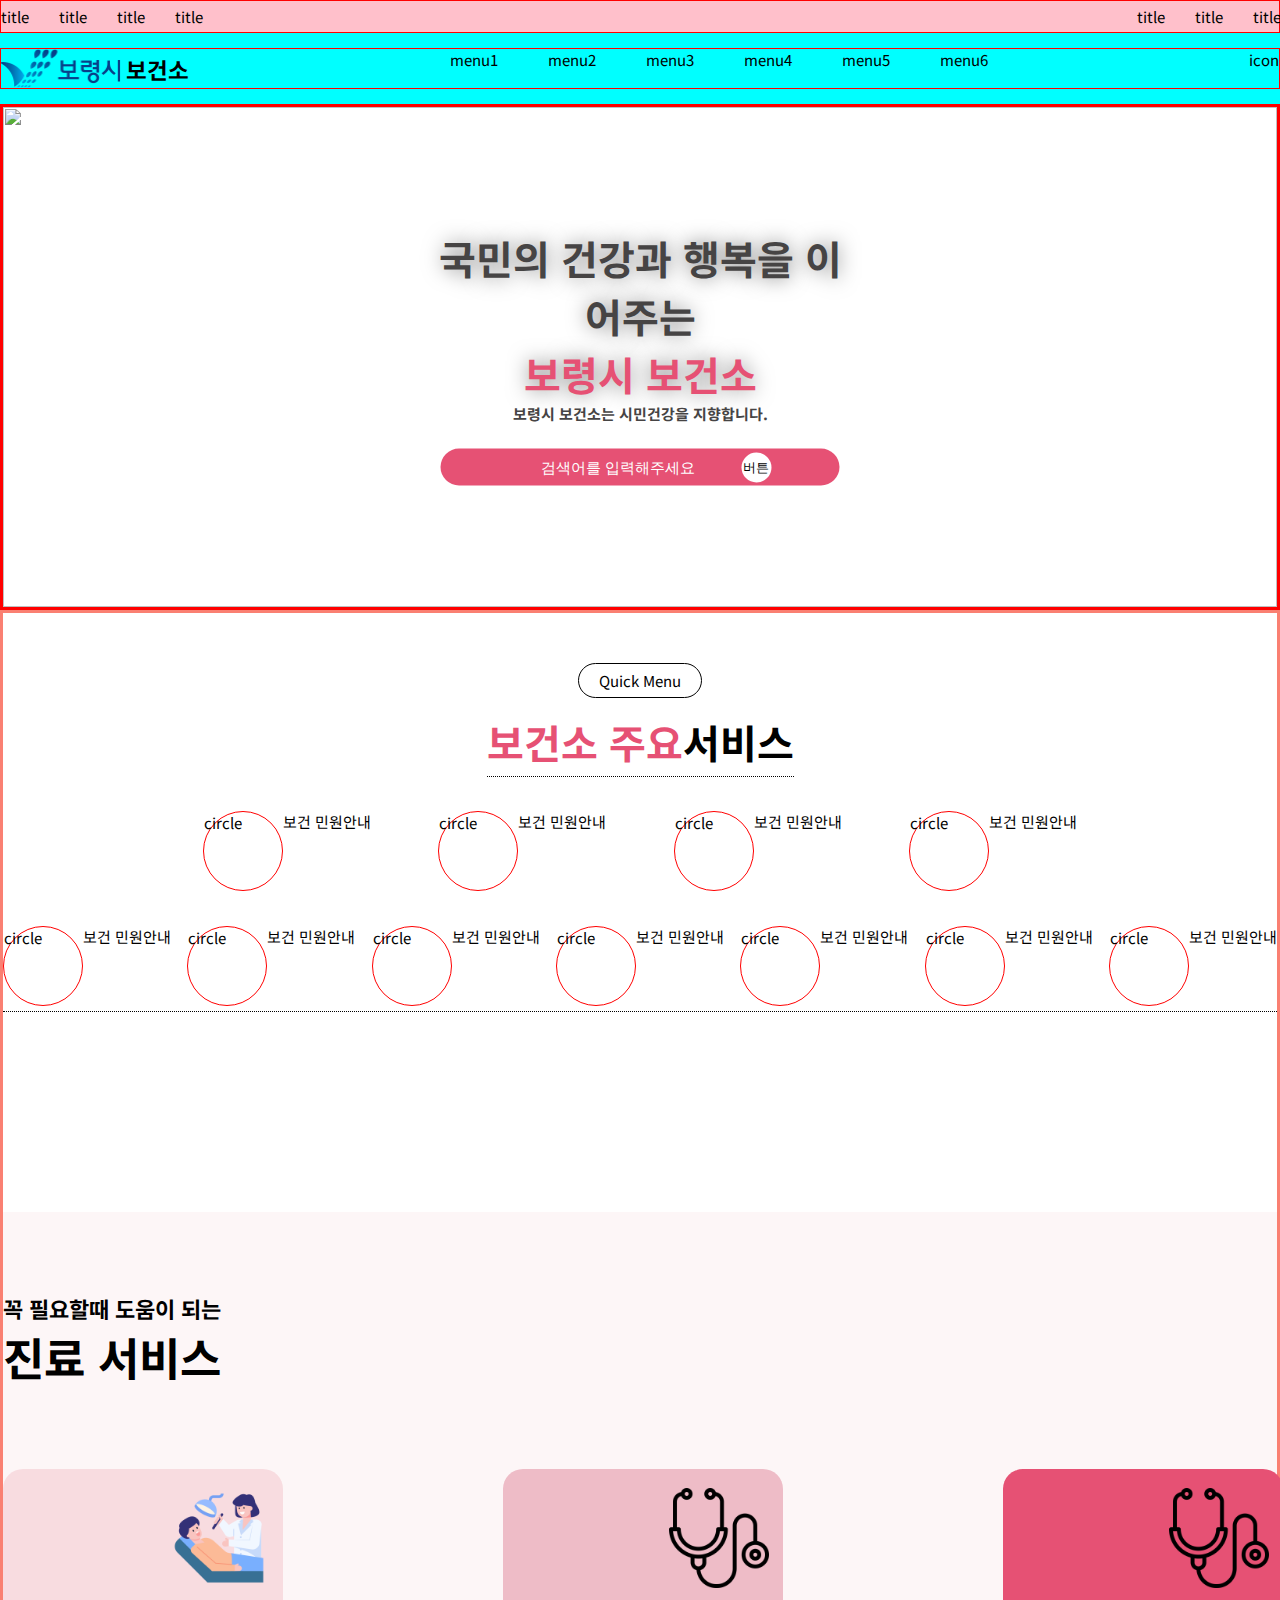
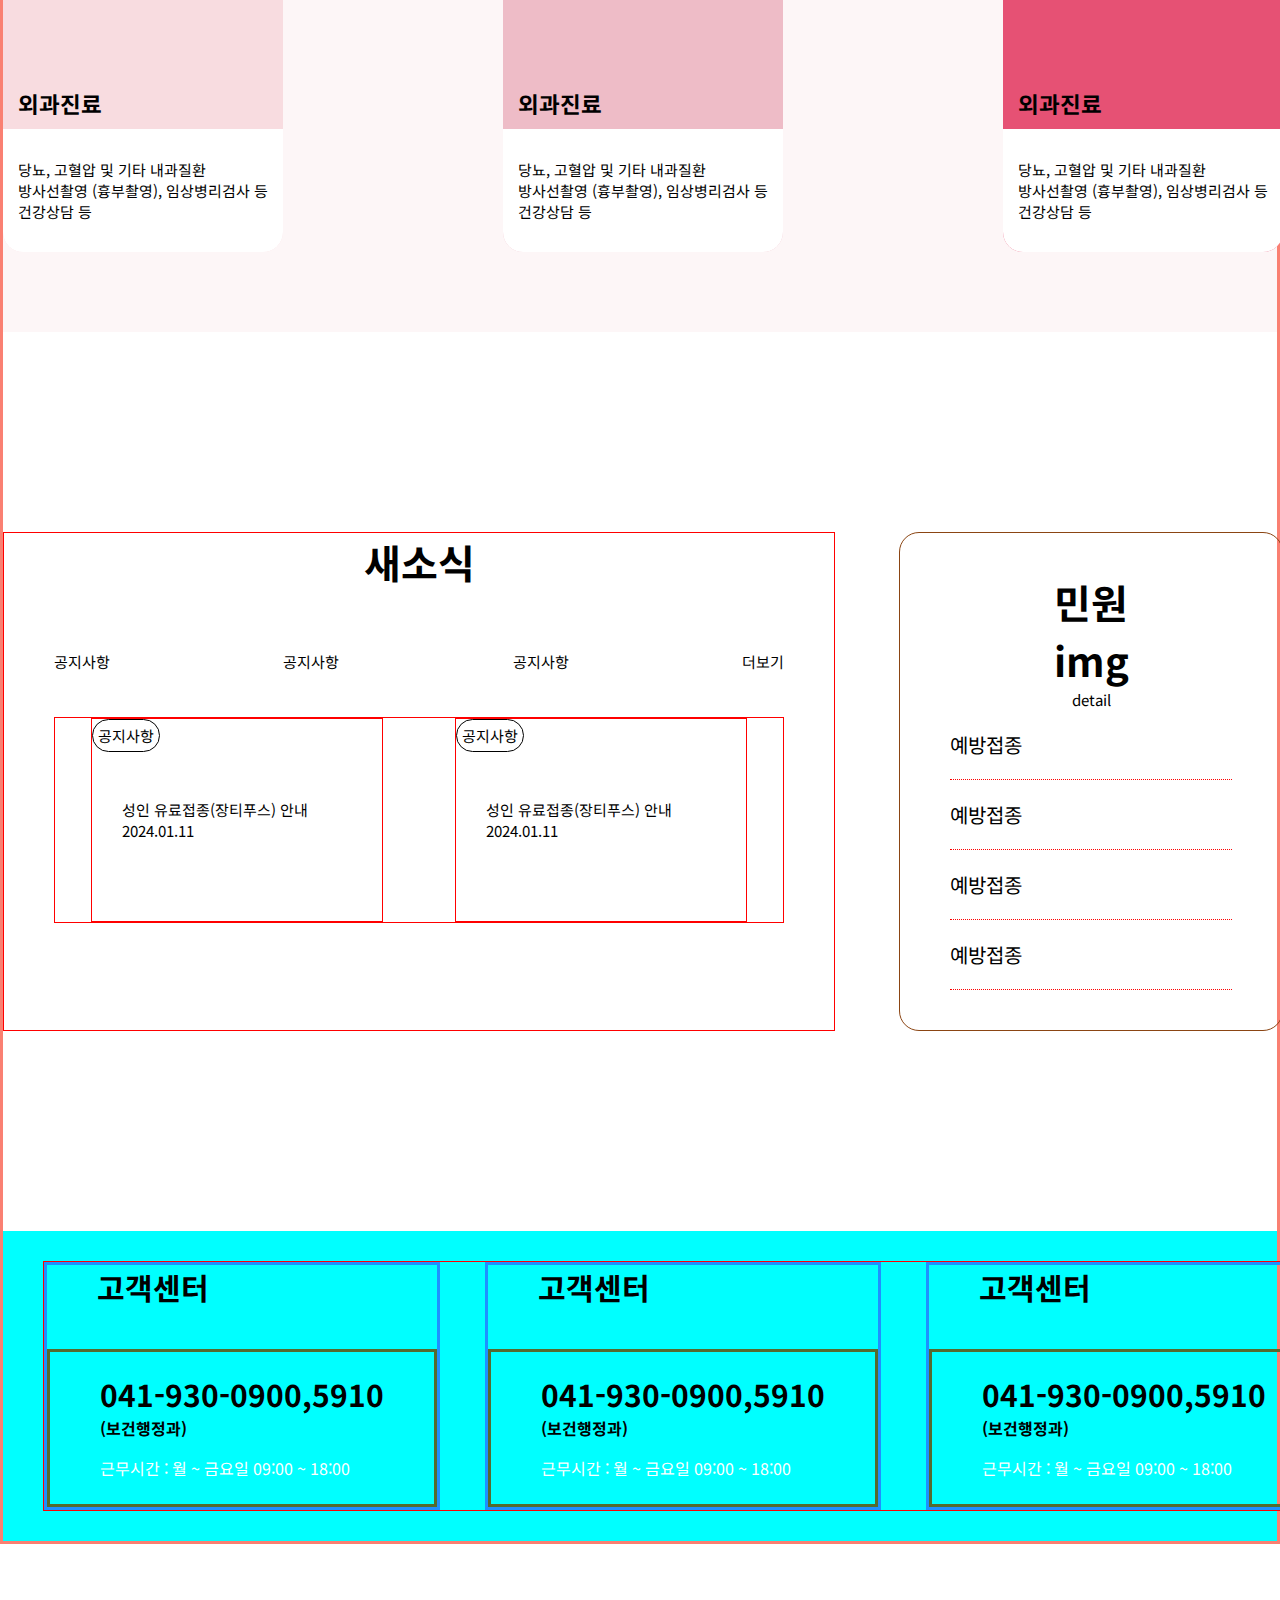
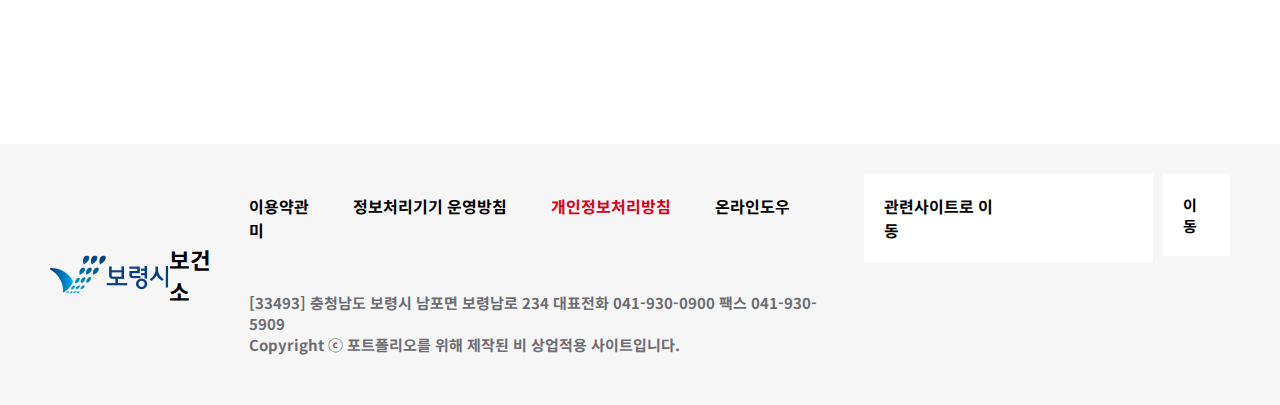
==== step2/index.html @ d710eebb "first commit" ====
<!DOCTYPE html>
<html lang="ko">

<head>
    <meta charset="UTF-8">
    <meta name="viewport" content="width=device-width, initial-scale=1.0">
    <title>보령시 보건소</title>
    <link rel="stylesheet" href="style.css">
    <link rel="preconnect" href="https://fonts.googleapis.com">
    <link rel="preconnect" href="https://fonts.gstatic.com" crossorigin>
    <link href="https://fonts.googleapis.com/css2?family=Noto+Sans+KR:wght@300;400;500;700&display=swap"
        rel="stylesheet">
</head>

<body>
    <div class="topWrap">
        <div class="top-header flex fix-width">
            <div class="left-menu flex">
                <p>title</p>
                <p>title</p>
                <p>title</p>
                <p>title</p>
            </div>
            <div class="right-menu flex">
                <p>title</p>
                <p>title</p>
                <p>title</p>
            </div>
        </div>
    </div>
    <div class="headerWrap">
        <header class="flex fix-width">
            <div class="logo flex">
                <img src="../images/logo.png" alt="">
                <h2>보건소</h2>
            </div>
            <div class="gnb flex">
                <a href="#">menu1</a>
                <a href="#">menu2</a>
                <a href="#">menu3</a>
                <a href="#">menu4</a>
                <a href="#">menu5</a>
                <a href="#">menu6</a>
            </div>
            <div class="ham-menu">icon</div>
        </header>
    </div>
    <div class="visualWrap">
        <img src="../images/happy-family.jpg" alt="">
        <div class="txt-box">
            <h2>
                국민의 건강과 행복을 이어주는
            </h2>
            <h2>보령시 보건소 </h2>
            <span>보령시 보건소는 시민건강을 지향합니다.</span>
            <div class="input-box">
                <input type="text" name="" id="" placeholder="검색어를 입력해주세요">
                <button type="submit">버튼</button>
            </div>
        </div>
    </div>
    <div class="contentWrap">
        <div class="content1">
            <div class="content1-title">
                <span class="quickMenu">Quick Menu</span>
                <p>
                    <em>
                        <span class="strong">보건소 주요</span>서비스
                    </em>
                </p>
            </div>
            <div class="content1-con">
                <div class="content1-con-top flex">
                    <div class="flex">
                        <div class="circle">circle</div>
                        <p>보건 민원안내</p>
                    </div>
                    <div class="flex">
                        <div class="circle">circle</div>
                        <p>보건 민원안내</p>
                    </div>
                    <div class="flex">
                        <div class="circle">circle</div>
                        <p>보건 민원안내</p>
                    </div>
                    <div class="flex">
                        <div class="circle">circle</div>
                        <p>보건 민원안내</p>
                    </div>
                </div>

                <div class="content1-con-down flex">
                    <div class="flex">
                        <div class="circle">circle</div>
                        <p>보건 민원안내</p>
                    </div>
                    <div class="flex">
                        <div class="circle">circle</div>
                        <p>보건 민원안내</p>
                    </div>
                    <div class="flex">
                        <div class="circle">circle</div>
                        <p>보건 민원안내</p>
                    </div>
                    <div class="flex">
                        <div class="circle">circle</div>
                        <p>보건 민원안내</p>
                    </div>
                    <div class="flex">
                        <div class="circle">circle</div>
                        <p>보건 민원안내</p>
                    </div>
                    <div class="flex">
                        <div class="circle">circle</div>
                        <p>보건 민원안내</p>
                    </div>
                    <div class="flex">
                        <div class="circle">circle</div>
                        <p>보건 민원안내</p>
                    </div>
                </div>
            </div>
        </div>
        <div class="content2-wrap con-gap">
            <div class="content2 fix-width">
                <div class="content2-title">
                    <span>꼭 필요할때 도움이 되는 </span>
                    <h2>진료 서비스</h2>
                </div>
                <div class="content2-con flex">
                    <div class="medical-information">
                        <div class="information-title flex">
                            <img src="../images/dental2.png" alt="">
                            <h2>외과진료</h2>
                        </div>
                        <ul class="information-content">
                            <li>당뇨, 고혈압 및 기타 내과질환</li>
                            <li>방사선촬영 (흉부촬영), 임상병리검사 등</li>
                            <li>건강상담 등</li>
                        </ul>
                    </div>
                    <div class="medical-information">
                        <div class="information-title flex">
                            <img src="../images/health.png" alt="">
                            <h2>외과진료</h2>
                        </div>
                        <ul class="information-content">
                            <li>당뇨, 고혈압 및 기타 내과질환</li>
                            <li>방사선촬영 (흉부촬영), 임상병리검사 등</li>
                            <li>건강상담 등</li>
                        </ul>
                    </div>
                    <div class="medical-information">
                        <div class="information-title flex">
                            <img src="../images/health.png" alt="">
                            <h2>외과진료</h2>
                        </div>
                        <ul class="information-content">
                            <li>당뇨, 고혈압 및 기타 내과질환</li>
                            <li>방사선촬영 (흉부촬영), 임상병리검사 등</li>
                            <li>건강상담 등</li>
                        </ul>
                    </div>
                </div>
            </div>
        </div>
        <div class="content3 flex con-gap fix-width">
            <div class="new-info">
                <h2>새소식</h2>
                <div class="tab-menu flex">
                    <!-- tab button p태그 ? -->
                    <p>공지사항</p>
                    <p>공지사항</p>
                    <p>공지사항</p>
                    <a href="#">더보기</a>
                </div>
                <div class="new-info-content flex">
                    <div>
                        <span>공지사항</span>
                        <span>성인 유료접종(장티푸스) 안내</span>
                        <span>2024.01.11</span>
                    </div>
                    <div>
                        <span>공지사항</span>
                        <span>성인 유료접종(장티푸스) 안내</span>
                        <span>2024.01.11</span>
                    </div>
                </div>
            </div>
            <div class="complain">
                <div class="complain-title">
                    <h2>민원</h2>
                    <h2>img</h2>
                    <span>detail</span>
                </div>
                <ul class="complain-content">
                    <li>예방접종</li>
                    <li>예방접종</li>
                    <li>예방접종</li>
                    <li>예방접종</li>
                </ul>
            </div>
        </div>
        <div class="content4Wrap con-gap">
            <div class="content4 flex fix-width">
                <div>
                    <h2>고객센터</h2>
                    <div class="content4-detail">
                        <em class="tel">
                            041-930-0900,5910
                            <p>(보건행정과)</p>
                        </em>
                        <span>근무시간 : 월 ~ 금요일 09:00 ~ 18:00</span>
                    </div>
                </div>

                <div>
                    <h2>고객센터</h2>
                    <div class="content4-detail">
                        <em class="tel">
                            041-930-0900,5910
                            <p>(보건행정과)</p>
                        </em>
                        <span>근무시간 : 월 ~ 금요일 09:00 ~ 18:00</span>
                    </div>
                </div>

                <div>
                    <h2>고객센터</h2>
                    <div class="content4-detail">
                        <em class="tel">
                            041-930-0900,5910
                            <p>(보건행정과)</p>
                        </em>
                        <span>근무시간 : 월 ~ 금요일 09:00 ~ 18:00</span>
                    </div>
                </div>
            </div>
        </div>
    </div>
    <div class="footerWrap">
        <footer class="con-gap flex">
            <div class="flex footer-logo">
                <img src="../images/logo.png" alt="">
                <h2>보건소</h2>
            </div>
            <div>
                <div class="footer-title">
                    <span>이용약관</span>
                    <span>정보처리기기 운영방침</span>
                    <span>개인정보처리방침</span>
                    <span>온라인도우미</span>
                </div>
                <div class="footer-info"> 
                    <p>
                        [33493] 충청남도 보령시 남포면 보령남로 234 대표전화 041-930-0900 팩스 041-930-5909
                    </p>
                    <p>
                        Copyright ⓒ 포트폴리오를 위해 제작된 비 상업적용 사이트입니다.
                    </p>
                </div>
            </div>
            <div class="flex site-move">
                <div>관련사이트로 이동</div>
                <a href="#">이동</a>
            </div>
        </footer>
    </div>
</body>

</html>
---- step2/style.css ----
body{
    font-family: 'Noto Sans KR', sans-serif;
    font-size: 15px;
}
/* ---------------------Reset */
*{
    margin: 0;
    padding: 0;
    box-sizing: border-box;
}
ul,ol,li{
    list-style: none;

}
h1,
h2,
h3,
h4,
h5,
h6 {
    padding: 0;
    margin: 0;
}
a {
    text-decoration: none;
    color: inherit;
}
input{
    border: none;
    box-shadow: none;
}
input:focus{
    outline: none;
}
button{
    border: none;
}
input::placeholder{
    color: #fff;
}
img {
    width: 100%;
    vertical-align: top;
}
em{
    font-style: normal;
}
.flex {
    display: flex;
    justify-content: space-between;
    /* align-items: center; */
}
.fix-width{
    width: 1280px;
    margin: 0 auto;
}
.con-gap{
    margin-top: 200px;
}
/* ---------------------Header */
.topWrap{
    background-color: pink;
    padding: 5px 0;
    border: 1px solid red;
}
.left-menu, .right-menu{
    gap: 0 30px;
}
.headerWrap{
    background-color: aqua;
    padding: 15px 0;
}
header{
    border: 1px solid red;
}
header .logo{
    justify-content: flex-start;
    align-items: center;
    gap: 0 5px;
}
header img{
    width: 120px;
}
header .gnb{
    gap: 0 50px;
}
.visualWrap{
    position: relative;
    border: 3px solid red;
}
.visualWrap img{
    object-fit: cover;
    height: 500px;
}
.txt-box{
    position: absolute;
    top: 50%;
    left: 50%;
    transform: translate(-50%,-50%);
    padding: 200px 100px;
    text-align: center;
    color: #464444;
}
.txt-box h2{
    font-size: 40px;
    text-shadow: 0 0 20px #00000080;
}
.txt-box h2:nth-child(2){
    color: #E65174;
}
.txt-box span{
    display: block;
    font-size: 15px;
    font-weight: 700;
    margin-bottom: 25px;
}
.txt-box .input-box{
    position: relative;
}
.txt-box .input-box input{
    padding: 10px 100px ;
    font-size: 1em;
    border-radius: 20px;
    background-color: #E65174;
    color: #fff;
}
.txt-box button{
    position: absolute;
    top: 50%;
    right: 20%;
    transform: translate(0,-50%);
    border-radius: 50%;
    width: 30px;
    height: 30px;
    background-color: #fff;
}
.contentWrap{
    border: 3px solid salmon;
}
/* ---------------------content1 */
.contentWrap .content1{
    margin-top: 45px;
    /* border: 3px solid dodgerblue; */
}
.contentWrap .content1 .content1-title{
    text-align: center;
    margin-bottom: 40px;
}
.contentWrap .content1 .content1-title .quickMenu{
    border: 1px solid #000;
    padding: 6px 20px;
    border-radius: 20px;
    display: inline-block;
}
.contentWrap .content1 .content1-title p{
    margin-top: 15px;
    font-size: 40px;
    font-weight: 700;
    display: block;
    
}
.contentWrap .content1 ,.content1-title em{
    font-style: normal;
    padding: 5px 0;
    border-bottom: 1px dotted #000;
}
.contentWrap .content1 .content1-title .strong{
    color: #E65174;
}
.contentWrap .content1 .content1-con{
}
.contentWrap .content1 .content1-con .content1-con-top{
    margin: 0 200px;
    /* gap: 0 30px; */
    /* justify-content: flex-start; */
    margin-bottom: 35px;
}

.contentWrap .content1 .content1-con .circle{
    border: 1px solid red;
    width: 80px;
    height: 80px;
    border-radius: 50%;
}
/* ---------------------content2 */
.content2-wrap{
    background-color: #FDF6F7;
    padding: 80px 0;
}
.content2{
    /* border: 1px solid red; */
}
.content2 .content2-con{
    margin-top: 80px;
}
.content2-wrap .content2 .content2-title span{
    font-weight: 700;
    font-size: 22px;
}
.content2-wrap .content2 .content2-title h2{
    font-size: 45px;
}
.content2 .content2-con .medical-information{
    /* border: 1px solid red; */
    position: relative;
    padding-top: 30px;
    border-radius: 20px;
    overflow: hidden;
}
.content2 .content2-con .medical-information:nth-child(1){
    background-color: #F8DCE0;
}
.content2 .content2-con .medical-information:nth-child(2){
    background-color: #EEBCC7;
}
.content2 .content2-con .medical-information:nth-child(3){
    background-color: #E65174;
}
.content2 .content2-con .medical-information .information-title{
    height: 230px;
    /* px값이 아니라 padding으로 밀어야 하는지? */
    align-items: flex-end;
    padding: 0 15px;
}
.content2 .content2-con .medical-information .information-title h2{
    /* border: 1px solid red; */
    padding: 10px 0;
}
.content2 .content2-con .medical-information .information-content{
    background-color: #fff;
    padding: 30px 15px;
    /* border-radius: 0 0 20px 20px; */
}
.content2 .content2-con .medical-information img{
    width: 100px;
    height: 100px;
    object-fit: cover;
    position: absolute;
    top: 5%;
    right: 5%;
}
/* ---------------------content3 */
.content3{
    /* background-color: aqua; */
}
.content3 .new-info{
    border: 1px solid red;
    width: 65%;
}
.content3 .new-info h2{
    font-size: 40px;
    margin-bottom: 60px;
    text-align: center;
}
.content3 .new-info .tab-menu{
    margin: 0 50px 45px 50px;
}
.content3 .new-info .new-info-content{
    border: 1px solid red;
    margin: 0 50px 0 50px;
    justify-content: space-around;
}
.content3 .new-info .new-info-content div{
    border: 1px solid red;
    width: 40%;
    padding: 80px 30px;
    position: relative;
}
.content3 .new-info .new-info-content div span:nth-child(1){
    border: 1px solid #000;
    padding: 5px;
    border-radius: 20px;
    position: absolute;
    top: 0;
    left: 0;
}
.content3 .new-info .new-info-content div span:nth-child(2){
    display: block;
}
.content3 .new-info .new-info-content div span:nth-child(3){
    display: block;
}
.content3 .complain{
    width: 30%;
    border: 1px saddlebrown solid;
    border-radius: 20px;
    padding: 40px 50px;
}
.content3 .complain-title{
    text-align: center;
}
.content3 .complain-title h2{
    font-size: 40px;
}
.content3 .complain .complain-content li{
    padding: 20px 0;
    font-size: 20px;
    border-bottom: 1px dotted red;
}
/* ---------------------content4 */
.content4Wrap{
    background-color: aqua;
    padding: 30px 40px;
}
.content4{
    border: 1px solid red;
    /* justify-content: flex-start; */
    /* gap: 0 30px; */
}
.content4 div{
    border: 3px solid dodgerblue;
}
.content4 div h2{
    margin-bottom: 40px;
    font-size: 30px;
    padding: 0px 50px;
}
.content4 div .content4-detail{
    border: 3px solid darkolivegreen;
    padding: 20px 50px;
    font-size: 20px;
}
.content4 div .content4-detail .tel{
    font-size: 30px;
    font-weight: 700;
}
.content4 div .content4-detail .tel p{
    font-size: 16px;
}
.content4 div .content4-detail span:last-child{
    font-size: 16px;
    color: #fff;
}
/* ---------------------footer */
.footerWrap{
    background-color: #F6F6F6;
}
footer{
    padding: 50px 50px;
    /* justify-content: flex-start; */
    gap: 0 20px;
}
footer .footer-logo{
    align-items: center;
}
footer > div h2{
    display: block;
    width: 100%;
}
footer .footer-title{
    font-size: 16px;
    margin-bottom: 50px;
    font-weight: 700;
}
footer .footer-title span{
    margin-right: 40px;
}
footer .footer-title span:nth-child(3){
    color: #D7021A;
}
footer div .footer-info{
    color: #6D6E73;
    font-weight: 700;
}
footer .site-move{
    align-items:flex-start;
    transform: translate(0,-20px);
}
footer .site-move div{
    font-size: 16px;
    font-weight: 700;
    padding: 20px 150px 20px 20px;
    background-color: #fff;
    color: #000;
   
}
footer .site-move a{
    padding: 20px;
    margin-left: 10px;
    background-color: #fff;
    color: #000;
    font-weight: 700;
}

@media screen {
    
}
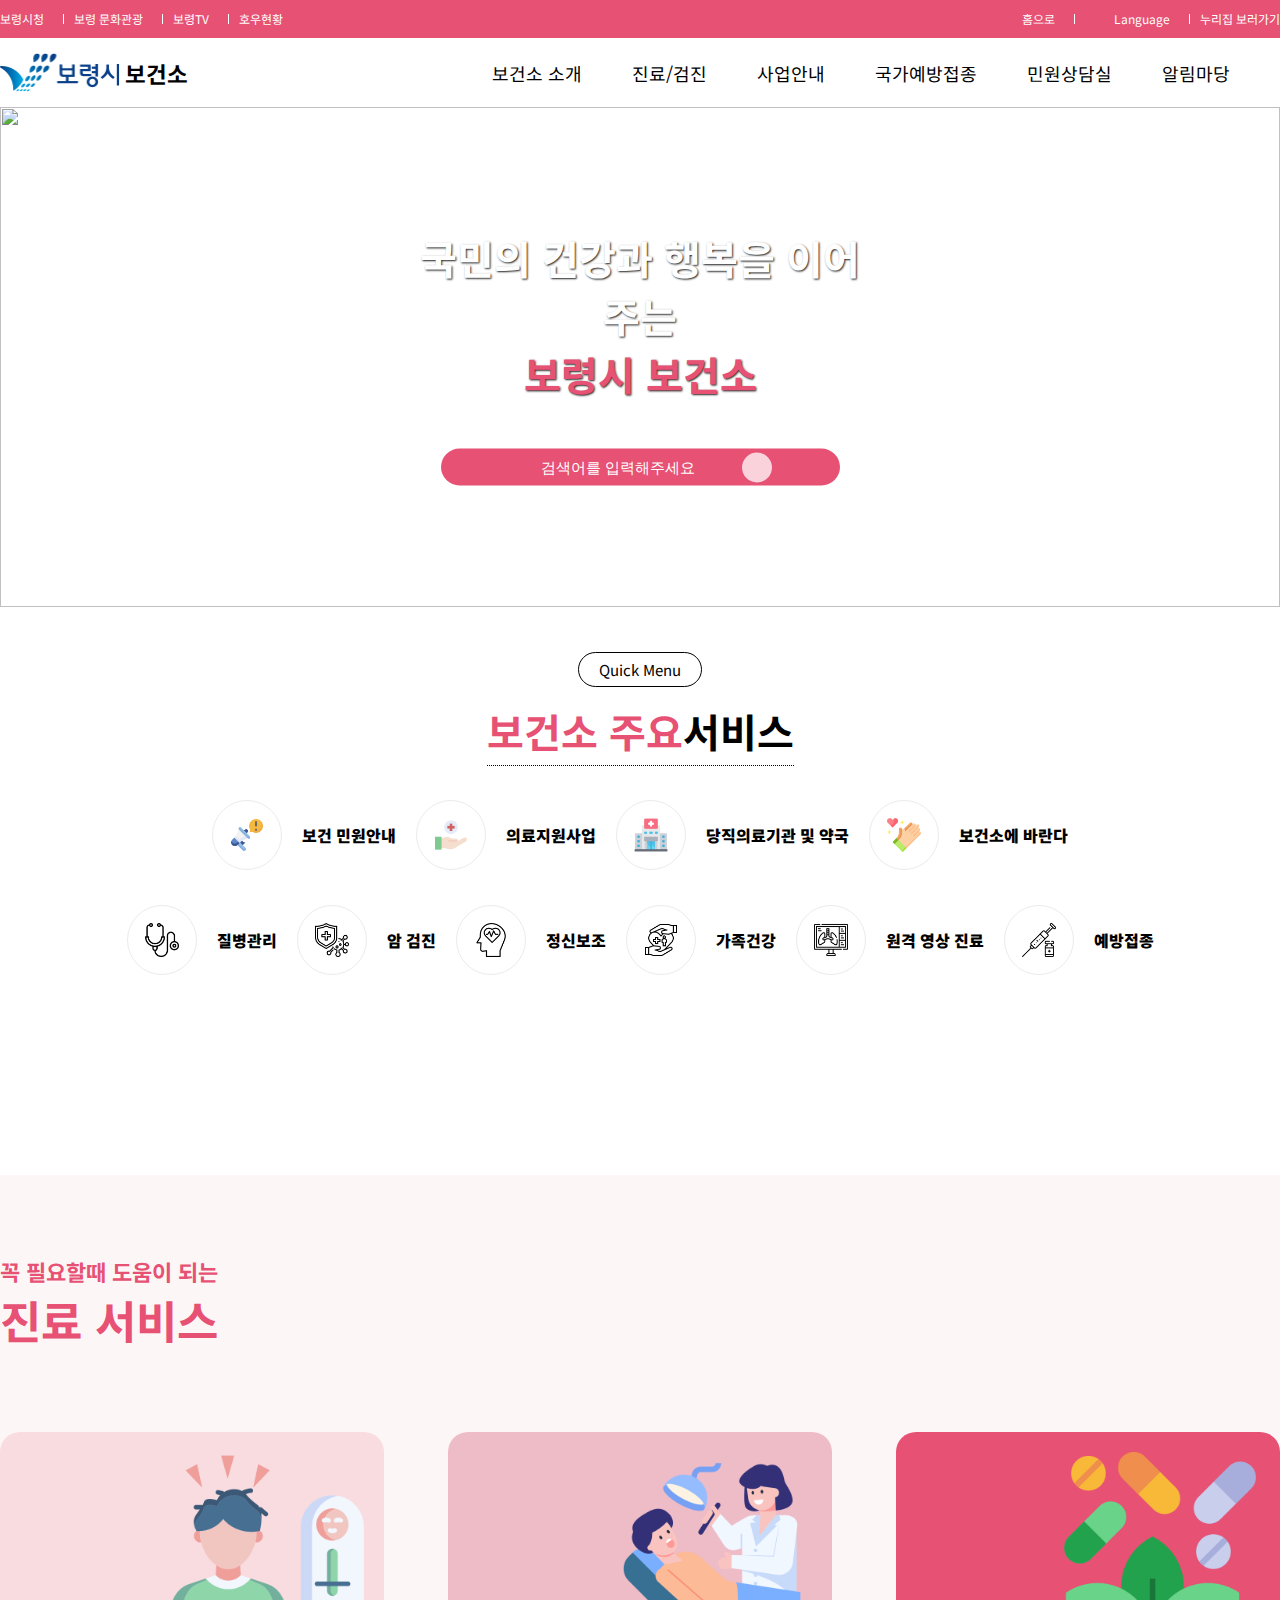
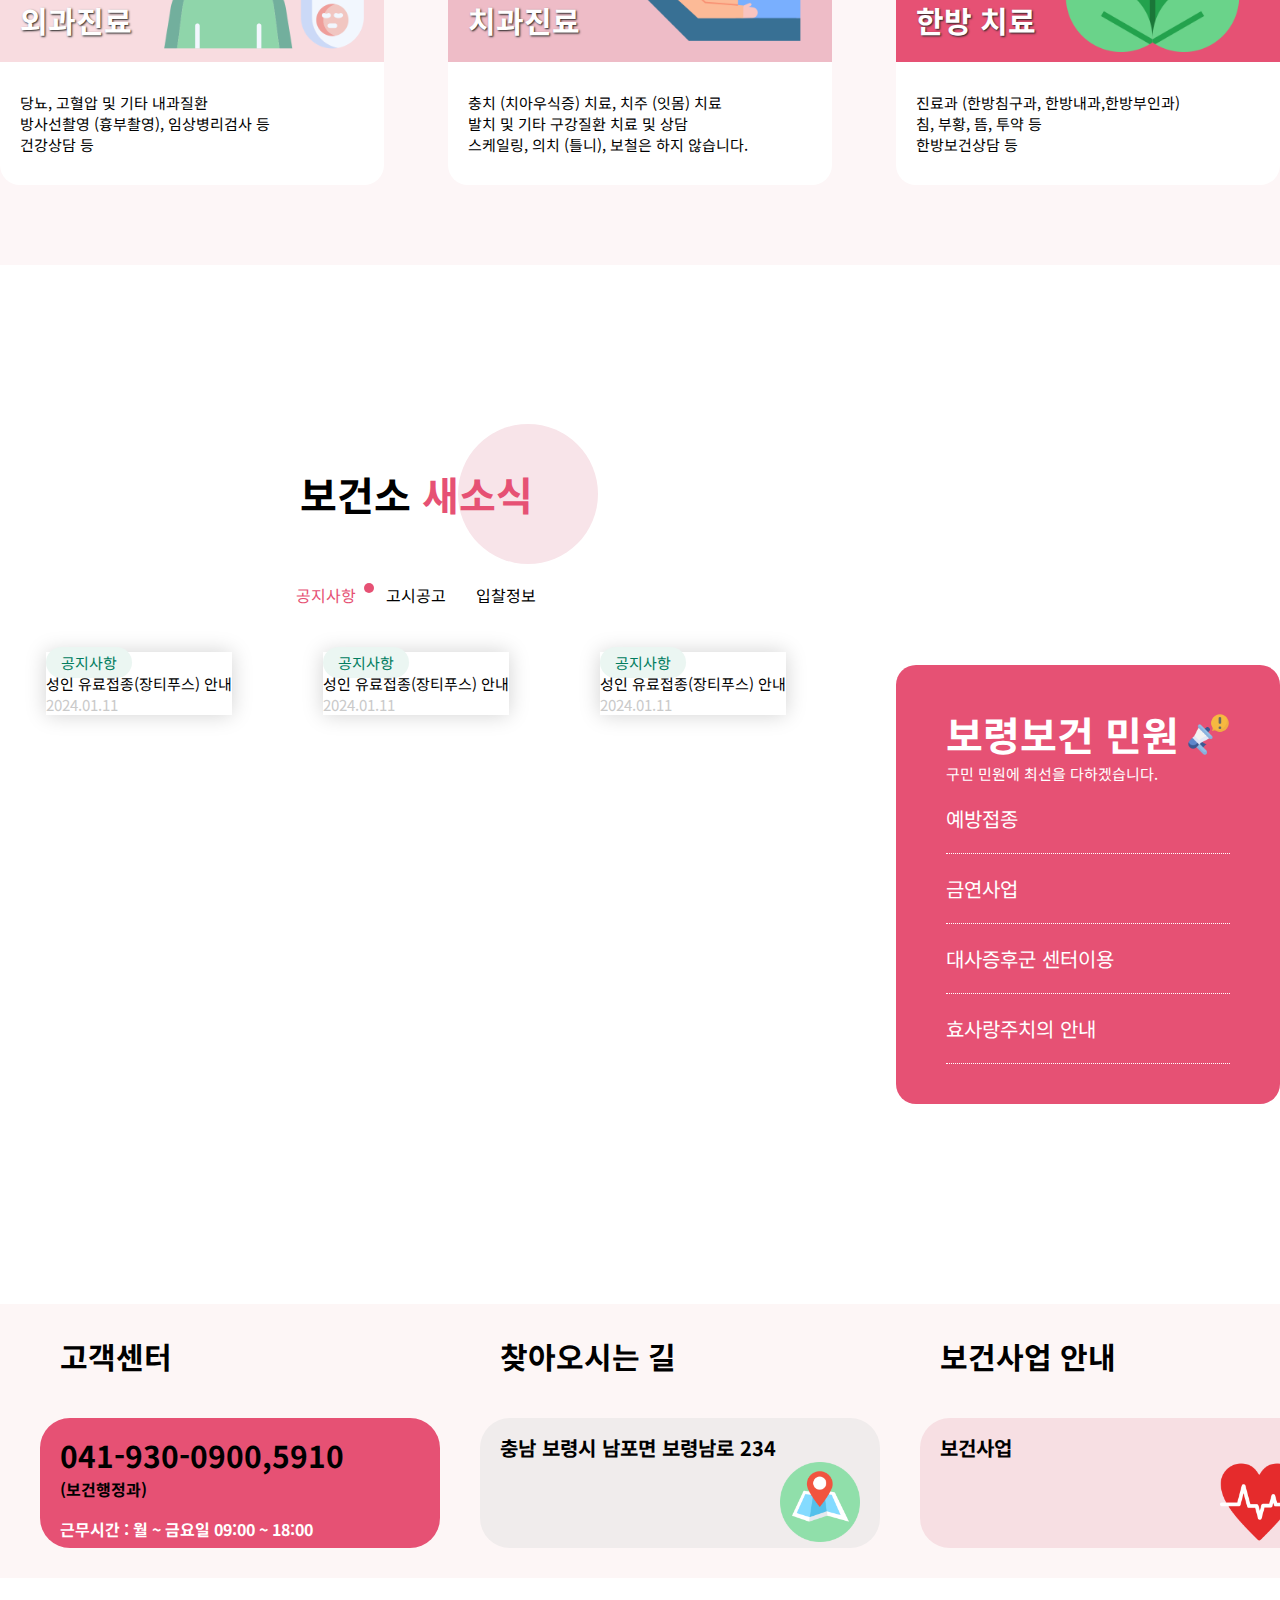
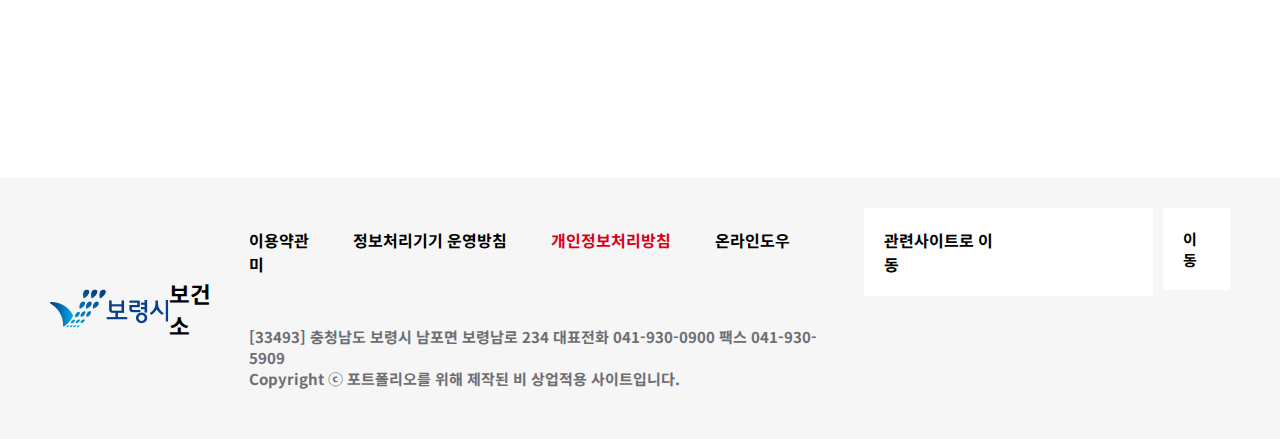
==== commit 13074e23: "🎨 mobile-tablet" ====
--- a/step2/index.html
+++ b/step2/index.html
@@ -1,5 +1,5 @@
 <!DOCTYPE html>
-<html lang="ko">
+<html lang="ko-KR">
 
 <head>
     <meta charset="UTF-8">
@@ -10,21 +10,22 @@
     <link rel="preconnect" href="https://fonts.gstatic.com" crossorigin>
     <link href="https://fonts.googleapis.com/css2?family=Noto+Sans+KR:wght@300;400;500;700&display=swap"
         rel="stylesheet">
+    <script src="https://kit.fontawesome.com/dc3e7a6968.js" crossorigin="anonymous"></script>
 </head>
 
 <body>
     <div class="topWrap">
         <div class="top-header flex fix-width">
             <div class="left-menu flex">
-                <p>title</p>
-                <p>title</p>
-                <p>title</p>
-                <p>title</p>
+                <p>보령시청</p>
+                <p>보령 문화관광</p>
+                <p>보령TV</p>
+                <p>호우현황</p>
             </div>
             <div class="right-menu flex">
-                <p>title</p>
-                <p>title</p>
-                <p>title</p>
+                <p>홈으로</p>
+                <p>Language</p>
+                <p>누리집 보러가기</p>
             </div>
         </div>
     </div>
@@ -34,15 +35,15 @@
                 <img src="../images/logo.png" alt="">
                 <h2>보건소</h2>
             </div>
-            <div class="gnb flex">
-                <a href="#">menu1</a>
-                <a href="#">menu2</a>
-                <a href="#">menu3</a>
-                <a href="#">menu4</a>
-                <a href="#">menu5</a>
-                <a href="#">menu6</a>
-            </div>
-            <div class="ham-menu">icon</div>
+            <ul class="gnb flex">
+                <li><a href="#">보건소 소개</a></li>
+                <li><a href="#">진료/검진</a></li>
+                <li><a href="#">사업안내</a></li>
+                <li><a href="#">국가예방접종</a></li>
+                <li><a href="#">민원상담실</a></li>
+                <li><a href="#">알림마당</a></li>
+                <i class="fa-solid fa-bars ham-menu"></i>
+            </ul>
         </header>
     </div>
     <div class="visualWrap">
@@ -55,7 +56,9 @@
             <span>보령시 보건소는 시민건강을 지향합니다.</span>
             <div class="input-box">
                 <input type="text" name="" id="" placeholder="검색어를 입력해주세요">
-                <button type="submit">버튼</button>
+                <button type="submit">
+                    <i class="fa-solid fa-magnifying-glass"></i>
+                </button>
             </div>
         </div>
     </div>
@@ -72,52 +75,69 @@
             <div class="content1-con">
                 <div class="content1-con-top flex">
                     <div class="flex">
-                        <div class="circle">circle</div>
+                        <div class="circle">
+                            <img src="../images/information.png" alt="">
+                        </div>
                         <p>보건 민원안내</p>
                     </div>
                     <div class="flex">
-                        <div class="circle">circle</div>
-                        <p>보건 민원안내</p>
-                    </div>
-                    <div class="flex">
-                        <div class="circle">circle</div>
-                        <p>보건 민원안내</p>
-                    </div>
-                    <div class="flex">
-                        <div class="circle">circle</div>
-                        <p>보건 민원안내</p>
+                        <div class="circle">
+                            <img src="../images/medical.png" alt="">
+                        </div>
+                        <p>의료지원사업</p>
+                    </div>
+                    <div class="flex">
+                        <div class="circle">
+                            <img src="../images/hospital-building.png" alt="">
+                        </div>
+                        <p>당직의료기관 및 약국</p>
+                    </div>
+                    <div class="flex">
+                        <div class="circle">
+                            <img src="../images/praying.png" alt="">
+                        </div>
+                        <p>보건소에 바란다</p>
                     </div>
                 </div>
 
                 <div class="content1-con-down flex">
                     <div class="flex">
-                        <div class="circle">circle</div>
-                        <p>보건 민원안내</p>
-                    </div>
-                    <div class="flex">
-                        <div class="circle">circle</div>
-                        <p>보건 민원안내</p>
-                    </div>
-                    <div class="flex">
-                        <div class="circle">circle</div>
-                        <p>보건 민원안내</p>
-                    </div>
-                    <div class="flex">
-                        <div class="circle">circle</div>
-                        <p>보건 민원안내</p>
-                    </div>
-                    <div class="flex">
-                        <div class="circle">circle</div>
-                        <p>보건 민원안내</p>
-                    </div>
-                    <div class="flex">
-                        <div class="circle">circle</div>
-                        <p>보건 민원안내</p>
-                    </div>
-                    <div class="flex">
-                        <div class="circle">circle</div>
-                        <p>보건 민원안내</p>
-                    </div>
+                        <div class="circle">
+                            <img src="../images/health.png" alt="">
+                        </div>
+                        <p>질병관리</p>
+                    </div>
+                    <div class="flex">
+                        <div class="circle">
+                            <img src="../images/heart.png" alt="">
+                        </div>
+                        <p>암 검진</p>
+                    </div>
+                    <div class="flex">
+                        <div class="circle">
+                            <img src="../images/mental.png" alt="">
+                        </div>
+                        <p>정신보조</p>
+                    </div>
+                    <div class="flex">
+                        <div class="circle">
+                            <img src="../images/fammily-care.png" alt="">
+                        </div>
+                        <p>가족건강</p>
+                    </div>
+                    <div class="flex">
+                        <div class="circle">
+                            <img src="../images/x-ray.png" alt="">
+                        </div>
+                        <p>원격 영상 진료</p>
+                    </div>
+                    <div class="flex">
+                        <div class="circle">
+                            <img src="../images/vaccin.png" alt="">
+                        </div>
+                        <p>예방접종</p>
+                    </div>
+    
                 </div>
             </div>
         </div>
@@ -130,35 +150,35 @@
                 <div class="content2-con flex">
                     <div class="medical-information">
                         <div class="information-title flex">
-                            <img src="../images/dental2.png" alt="">
+                            <img src="../images/free-icon-health-screening-12773091.png" alt="">
                             <h2>외과진료</h2>
                         </div>
-                        <ul class="information-content">
-                            <li>당뇨, 고혈압 및 기타 내과질환</li>
-                            <li>방사선촬영 (흉부촬영), 임상병리검사 등</li>
-                            <li>건강상담 등</li>
-                        </ul>
+                        <p class="information-content">
+                            당뇨, 고혈압 및 기타 내과질환 <br>
+                            방사선촬영 (흉부촬영), 임상병리검사 등 <br>
+                            건강상담 등
+                        </p>
                     </div>
                     <div class="medical-information">
                         <div class="information-title flex">
-                            <img src="../images/health.png" alt="">
-                            <h2>외과진료</h2>
-                        </div>
-                        <ul class="information-content">
-                            <li>당뇨, 고혈압 및 기타 내과질환</li>
-                            <li>방사선촬영 (흉부촬영), 임상병리검사 등</li>
-                            <li>건강상담 등</li>
-                        </ul>
+                            <img src="../images/dental2.png" alt="">
+                            <h2>치과진료</h2>
+                        </div>
+                        <p class="information-content">
+                            충치 (치아우식증) 치료, 치주 (잇몸) 치료 <br>
+                            발치 및 기타 구강질환 치료 및 상담 <br>
+                            스케일링, 의치 (틀니), 보철은 하지 않습니다.
+                        </p>
                     </div>
                     <div class="medical-information">
                         <div class="information-title flex">
-                            <img src="../images/health.png" alt="">
-                            <h2>외과진료</h2>
-                        </div>
-                        <ul class="information-content">
-                            <li>당뇨, 고혈압 및 기타 내과질환</li>
-                            <li>방사선촬영 (흉부촬영), 임상병리검사 등</li>
-                            <li>건강상담 등</li>
+                            <img src="../images/herdal.png" alt="">
+                            <h2>한방 치료</h2>
+                        </div>
+                        <p class="information-content">
+                            진료과 (한방침구과, 한방내과,한방부인과) <br>
+                            침, 부황, 뜸, 투약 등 <br>
+                            한방보건상담 등
                         </ul>
                     </div>
                 </div>
@@ -166,13 +186,17 @@
         </div>
         <div class="content3 flex con-gap fix-width">
             <div class="new-info">
-                <h2>새소식</h2>
-                <div class="tab-menu flex">
-                    <!-- tab button p태그 ? -->
-                    <p>공지사항</p>
-                    <p>공지사항</p>
-                    <p>공지사항</p>
-                    <a href="#">더보기</a>
+                <h2>보건소 <span>새소식</span></h2>
+                <div class="tab-menuWrap">
+                    <div class="tab-menu flex">
+                        <!-- tab button p태그 ? -->
+                        <p class="on">공지사항</p>
+                        <p>고시공고</p>
+                        <p>입찰정보</p>
+                    </div>
+                    <a href="#">
+                        <i class="fa-solid fa-plus"></i>
+                    </a>
                 </div>
                 <div class="new-info-content flex">
                     <div>
@@ -185,19 +209,24 @@
                         <span>성인 유료접종(장티푸스) 안내</span>
                         <span>2024.01.11</span>
                     </div>
-                </div>
-            </div>
-            <div class="complain">
-                <div class="complain-title">
-                    <h2>민원</h2>
-                    <h2>img</h2>
-                    <span>detail</span>
-                </div>
+                    <div>
+                        <span>공지사항</span>
+                        <span>성인 유료접종(장티푸스) 안내</span>
+                        <span>2024.01.11</span>
+                    </div>
+                </div>
+            </div>
+            <div class="complain con-gap">
+                <div class="complain-title flex">
+                    <h2>보령보건 민원</h2>
+                    <img src="../images/information.png" alt="">
+                </div>
+                <span>구민 민원에 최선을 다하겠습니다.</span>
                 <ul class="complain-content">
                     <li>예방접종</li>
-                    <li>예방접종</li>
-                    <li>예방접종</li>
-                    <li>예방접종</li>
+                    <li>금연사업</li>
+                    <li>대사증후군 센터이용 </li>
+                    <li>효사랑주치의 안내</li>
                 </ul>
             </div>
         </div>
@@ -215,24 +244,22 @@
                 </div>
 
                 <div>
-                    <h2>고객센터</h2>
+                    <h2>찾아오시는 길</h2>
                     <div class="content4-detail">
-                        <em class="tel">
-                            041-930-0900,5910
-                            <p>(보건행정과)</p>
-                        </em>
-                        <span>근무시간 : 월 ~ 금요일 09:00 ~ 18:00</span>
+                        <p>
+                            충남 보령시 남포면 보령남로 234
+                        </p>
+                        <img src="../images/free-icon-map-235861.png" alt="">
                     </div>
                 </div>
 
                 <div>
-                    <h2>고객센터</h2>
+                    <h2>보건사업 안내</h2>
                     <div class="content4-detail">
-                        <em class="tel">
-                            041-930-0900,5910
-                            <p>(보건행정과)</p>
-                        </em>
-                        <span>근무시간 : 월 ~ 금요일 09:00 ~ 18:00</span>
+                        <p>
+                            보건사업
+                        </p>
+                        <img src="../images/cardiology.png" alt="">
                     </div>
                 </div>
             </div>
@@ -261,7 +288,11 @@
                 </div>
             </div>
             <div class="flex site-move">
-                <div>관련사이트로 이동</div>
+                <div>
+                    <span>관련사이트로 이동</span>
+                    <i class="fa-solid fa-caret-down"></i>
+                </div>
+                
                 <a href="#">이동</a>
             </div>
         </footer>
--- a/step2/style.css
+++ b/step2/style.css
@@ -59,19 +59,51 @@
 }
 /* ---------------------Header */
 .topWrap{
-    background-color: pink;
-    padding: 5px 0;
-    border: 1px solid red;
+    background-color: #E65174;
+    padding: 10px 0;
+    color: #fff;
+    font-size: 12px;
 }
 .left-menu, .right-menu{
     gap: 0 30px;
 }
+.topWrap .top-header .left-menu p:last-child::after,
+.topWrap .top-header .right-menu p:last-child::after{
+    content: '';
+    display: none;
+}
+
+.topWrap .top-header p{
+    position: relative;
+}
+.topWrap .top-header p::after{
+    content: "";
+    display: block;
+    width: 1px;
+    height: 10px;
+    background-color: #fff;
+    position: absolute;
+    margin-right: -20px;
+    /* 중간에 놓고 싶은데 margin으로 미는것이 맞는지? 정확하게 중간이아닌데.. */
+    top: 50%;
+    right: 0;
+    transform: translate(0,-50%);
+}
+.topWrap .top-header .right-menu p:first-child::before{
+    content: "\f015";
+    font-family: fontawesome;
+    margin-right: 5px;
+}
+.topWrap .top-header .right-menu p:nth-child(2)::before{
+    content: "\f57d";
+    font-family: fontawesome;
+    margin: 0 10px 0 10px;
+}
 .headerWrap{
-    background-color: aqua;
     padding: 15px 0;
 }
 header{
-    border: 1px solid red;
+    /* border: 1px solid red; */
 }
 header .logo{
     justify-content: flex-start;
@@ -82,11 +114,14 @@
     width: 120px;
 }
 header .gnb{
+    font-size: 18px;
+    font-weight: 400;
     gap: 0 50px;
+    align-items: center;
 }
 .visualWrap{
     position: relative;
-    border: 3px solid red;
+    /* border: 3px solid red; */
 }
 .visualWrap img{
     object-fit: cover;
@@ -99,11 +134,12 @@
     transform: translate(-50%,-50%);
     padding: 200px 100px;
     text-align: center;
-    color: #464444;
+    color: #fff;
+    
 }
 .txt-box h2{
     font-size: 40px;
-    text-shadow: 0 0 20px #00000080;
+    text-shadow: 1px 1px 2px #222;
 }
 .txt-box h2:nth-child(2){
     color: #E65174;
@@ -132,10 +168,13 @@
     border-radius: 50%;
     width: 30px;
     height: 30px;
-    background-color: #fff;
+    background-color: #F9D2DB;
+}
+.txt-box button i{
+    color: #fff;
 }
 .contentWrap{
-    border: 3px solid salmon;
+    /* border: 3px solid salmon; */
 }
 /* ---------------------content1 */
 .contentWrap .content1{
@@ -159,7 +198,7 @@
     display: block;
     
 }
-.contentWrap .content1 ,.content1-title em{
+.contentWrap .content1 .content1-title em{
     font-style: normal;
     padding: 5px 0;
     border-bottom: 1px dotted #000;
@@ -167,20 +206,38 @@
 .contentWrap .content1 .content1-title .strong{
     color: #E65174;
 }
-.contentWrap .content1 .content1-con{
+.contentWrap .content1 .content1-con div{
+    align-items: center;
+    font-weight: 900;
+    font-size: 16px;
+    gap: 0 20px;
 }
 .contentWrap .content1 .content1-con .content1-con-top{
-    margin: 0 200px;
-    /* gap: 0 30px; */
-    /* justify-content: flex-start; */
+    justify-content: center;
     margin-bottom: 35px;
+}
+.contentWrap .content1 .content1-con .content1-con-down{
+    justify-content: center;
 }
 
 .contentWrap .content1 .content1-con .circle{
-    border: 1px solid red;
-    width: 80px;
-    height: 80px;
+    border: 1px solid #EBEBEB;
+    width: 70px;
+    height: 70px;
     border-radius: 50%;
+    object-fit: cover;
+    text-align: center;
+    position: relative;
+}
+
+.contentWrap .content1 .content1-con .circle img{
+    /* width: 60px;
+    height: 60px; */
+    width: 50%;
+    position: absolute;
+    top: 50%;
+    left: 50%;
+    transform: translate(-50%,-50%);
 }
 /* ---------------------content2 */
 .content2-wrap{
@@ -190,6 +247,9 @@
 .content2{
     /* border: 1px solid red; */
 }
+.content2 .content2-title{
+    color: #E65174;
+}
 .content2 .content2-con{
     margin-top: 80px;
 }
@@ -203,91 +263,145 @@
 .content2 .content2-con .medical-information{
     /* border: 1px solid red; */
     position: relative;
-    padding-top: 30px;
     border-radius: 20px;
     overflow: hidden;
-}
-.content2 .content2-con .medical-information:nth-child(1){
+    width: 30%;
+}
+.content2 .content2-con .medical-information>div {
+    padding: 20px;
+}
+.content2 .content2-con .medical-information:nth-child(1)>div{
     background-color: #F8DCE0;
 }
-.content2 .content2-con .medical-information:nth-child(2){
+.content2 .content2-con .medical-information:nth-child(2)>div{
     background-color: #EEBCC7;
 }
-.content2 .content2-con .medical-information:nth-child(3){
+.content2 .content2-con .medical-information:nth-child(3)>div{
     background-color: #E65174;
 }
 .content2 .content2-con .medical-information .information-title{
     height: 230px;
-    /* px값이 아니라 padding으로 밀어야 하는지? */
     align-items: flex-end;
-    padding: 0 15px;
+    position: relative;
 }
 .content2 .content2-con .medical-information .information-title h2{
-    /* border: 1px solid red; */
-    padding: 10px 0;
+    position: relative;
+    color: #fff;
+    text-shadow: 1px 1px 2px #222;
+    font-size: 30px;
 }
 .content2 .content2-con .medical-information .information-content{
     background-color: #fff;
-    padding: 30px 15px;
+    padding: 30px 20px;
     /* border-radius: 0 0 20px 20px; */
 }
 .content2 .content2-con .medical-information img{
-    width: 100px;
-    height: 100px;
+    width: 200px;
+    height: 200px;
     object-fit: cover;
     position: absolute;
-    top: 5%;
-    right: 5%;
+    top: 20px;
+    right: 20px;
 }
 /* ---------------------content3 */
 .content3{
     /* background-color: aqua; */
 }
 .content3 .new-info{
-    border: 1px solid red;
     width: 65%;
+}
+.content3 .tab-menuWrap{
+    position: relative;
 }
 .content3 .new-info h2{
     font-size: 40px;
     margin-bottom: 60px;
     text-align: center;
+    position: relative;
+}
+.content3 .new-info h2::after{
+    content: '';
+    width: 140px;
+    height: 140px;
+    background-color: #F8E4E9;
+    border-radius: 50%;
+    display: block;
+    position: absolute;
+    top: 50%;
+    left: 55%;
+    transform: translateY(-50%);
+    z-index: -1;
+}
+.content3 .new-info h2 span{
+    color: #E65174;
 }
 .content3 .new-info .tab-menu{
     margin: 0 50px 45px 50px;
+    justify-content: center;
+    gap: 0 30px;
+    font-size: 16px;
+}
+.content3 .new-info a{
+    font-size: 22px;
+    position: absolute;
+    top: 0;
+    right: 0;
+}
+.content3 .new-info .tab-menu p.on{
+    color: #E65174;
+    position: relative;
+}
+.content3 .new-info .tab-menu p.on::after{
+    content: '';
+    width: 10px;
+    height: 10px;
+    background-color: #E65174;
+    border-radius: 50%;
+    display: block;
+    position: absolute;
+    top: 0;
+    right: -30%;
 }
 .content3 .new-info .new-info-content{
-    border: 1px solid red;
-    margin: 0 50px 0 50px;
     justify-content: space-around;
 }
 .content3 .new-info .new-info-content div{
-    border: 1px solid red;
-    width: 40%;
-    padding: 80px 30px;
-    position: relative;
+    position: relative;
+    box-shadow: 0 0 20px #0000002e;
 }
 .content3 .new-info .new-info-content div span:nth-child(1){
-    border: 1px solid #000;
+    background-color: #EBF6F2;
     padding: 5px;
     border-radius: 20px;
-    position: absolute;
-    top: 0;
-    left: 0;
+    /* position: absolute;
+    top: 10%;
+    left: 5%; */
+    color: #027D5F;
+    padding:5px 15px;
 }
 .content3 .new-info .new-info-content div span:nth-child(2){
     display: block;
 }
 .content3 .new-info .new-info-content div span:nth-child(3){
     display: block;
+    color: #CACACA;
+    /* position: absolute;
+    bottom:10%;
+    left: 10%; */
 }
 .content3 .complain{
     width: 30%;
-    border: 1px saddlebrown solid;
+    background-color: #E65174;
     border-radius: 20px;
     padding: 40px 50px;
+    color: #fff;
+}
+.content3 .complain-title img{
+    width: 15%;
+    height: 15%;
 }
 .content3 .complain-title{
-    text-align: center;
+    align-items: center;
 }
 .content3 .complain-title h2{
     font-size: 40px;
@@ -295,31 +409,57 @@
 .content3 .complain .complain-content li{
     padding: 20px 0;
     font-size: 20px;
-    border-bottom: 1px dotted red;
+    border-bottom: 1px dotted #fff;
+    position: relative;
+}
+.content3 .complain .complain-content li::after{
+    content: "\f061";
+    font-family: fontawesome;
+    position: absolute;
+    top: 50%;
+    right: 0;
+    transform: translate(0,-50%);
 }
 /* ---------------------content4 */
 .content4Wrap{
-    background-color: aqua;
+    background-color: #FDF6F6;
     padding: 30px 40px;
 }
-.content4{
-    border: 1px solid red;
-    /* justify-content: flex-start; */
-    /* gap: 0 30px; */
-}
 .content4 div{
-    border: 3px solid dodgerblue;
+    font-weight: 700;
 }
 .content4 div h2{
     margin-bottom: 40px;
     font-size: 30px;
-    padding: 0px 50px;
+    padding: 0 0 0 20px;
 }
 .content4 div .content4-detail{
-    border: 3px solid darkolivegreen;
-    padding: 20px 50px;
+    padding: 15px 50px 10px 20px;
+    width: 400px;
+    height: 130px;
     font-size: 20px;
-}
+    position: relative;
+}
+.content4 div .content4-detail img{
+    width: 80px;
+    height: 80px;
+    position: absolute;
+    bottom: 5%;
+    right: 5%;
+}
+.content4Wrap .content4 div:nth-child(1) .content4-detail {
+    background-color: #E65174;
+    border-radius: 30px;
+}
+.content4Wrap .content4 div:nth-child(2) .content4-detail {
+    background-color: #F0ECEC;
+    border-radius: 30px;
+}
+.content4Wrap .content4 div:nth-child(3) .content4-detail {
+    background-color: #F7DFE3;
+    border-radius: 30px;
+}
+
 .content4 div .content4-detail .tel{
     font-size: 30px;
     font-weight: 700;
@@ -365,6 +505,15 @@
 footer .site-move{
     align-items:flex-start;
     transform: translate(0,-20px);
+}
+footer .site-move div{
+    position: relative;
+}
+.site-move i{
+    position: absolute;
+    top: 50%;
+    right: 10%;
+    transform: translate(0,-50%);
 }
 footer .site-move div{
     font-size: 16px;
@@ -382,6 +531,105 @@
     font-weight: 700;
 }
 
-@media screen {
-    
+/* -----------tablet */
+@media (max-width: 1024px){
+    .con-gap{
+        margin-top: 150px;
+    }
+   /* ---------------------Header */
+    .fix-width{
+        width: 100%;
+    }
+    .topWrap .top-header{
+        padding: 0 30px 0 30px;
+    }
+    .headerWrap{
+        padding: 15px 10px;
+    }
+    header .gnb{
+        gap: 0 10px;
+    }
+    .visualWrap img{
+        object-fit: cover;
+        height: 320px;
+    }
+    /* ---------------------content1 */
+    .contentWrap .content1 .content1-con div{
+        gap: 0 10px;
+        font-size: 10px;
+    }
+    .contentWrap .content1 .content1-con .content1-con-top{
+        margin: 0 0 35px 0;
+    }
+    .contentWrap .content1 .content1-con .content1-con-down {
+        gap: 0;
+        margin: 0;
+    }
+    /* ---------------------content2 */
+    .content2-wrap{
+        padding: 80px 30px;
+    }
+    .content2 .content2-con .medical-information p{
+        height: 195px;
+        text-align: center;
+    }
+    .content2 .content2-con .medical-information{
+        width: 30%;
+    }
+    /* ---------------------content3 */
+    .content3{
+        width: 90%;
+        margin: 150px auto;
+        flex-direction: column;
+        justify-content: center;
+    }
+    .content3 .new-info{
+        width: 100%;
+    }
+    .content3 .new-info .new-info-content{
+        justify-content: space-between;
+    }
+    .content3 .new-info .new-info-content div{
+        width: 30%;
+        height: 250px;
+        padding: 0 30px;
+    }
+    .content3 .new-info .new-info-content div span:nth-child(1){
+        display: inline-block;
+        margin: 30px 0;
+        /* padding: 10px 10px; */
+    }
+    .content3 .new-info .new-info-content div span:nth-child(3){
+        display: block;
+        color: #CACACA;
+        margin-top: 20px;
+    }
+    .content3 .complain{
+        width: 100%;
+    }
+    /* ---------------------content4 */
+    .content4{
+        flex-wrap: wrap;
+        gap: 30px 0;
+    }
+    .content2 .content2-con .medical-information img{
+        top: 50%;
+        left: 5%;
+        transform: translate(0,-50%);
+    }
+    .content4 div .content4-detail{
+        padding: 10px 20px;
+        width: 100%;
+        /* height: 100%; */
+        font-size: 20px;
+        position: relative;
+    }
+    .content4Wrap .content4 div:nth-child(3) .content4-detail {
+        width: 300px;
+    }
+   
+}
+/* -----------mobile */
+@media (max-width: 430px){
+
 }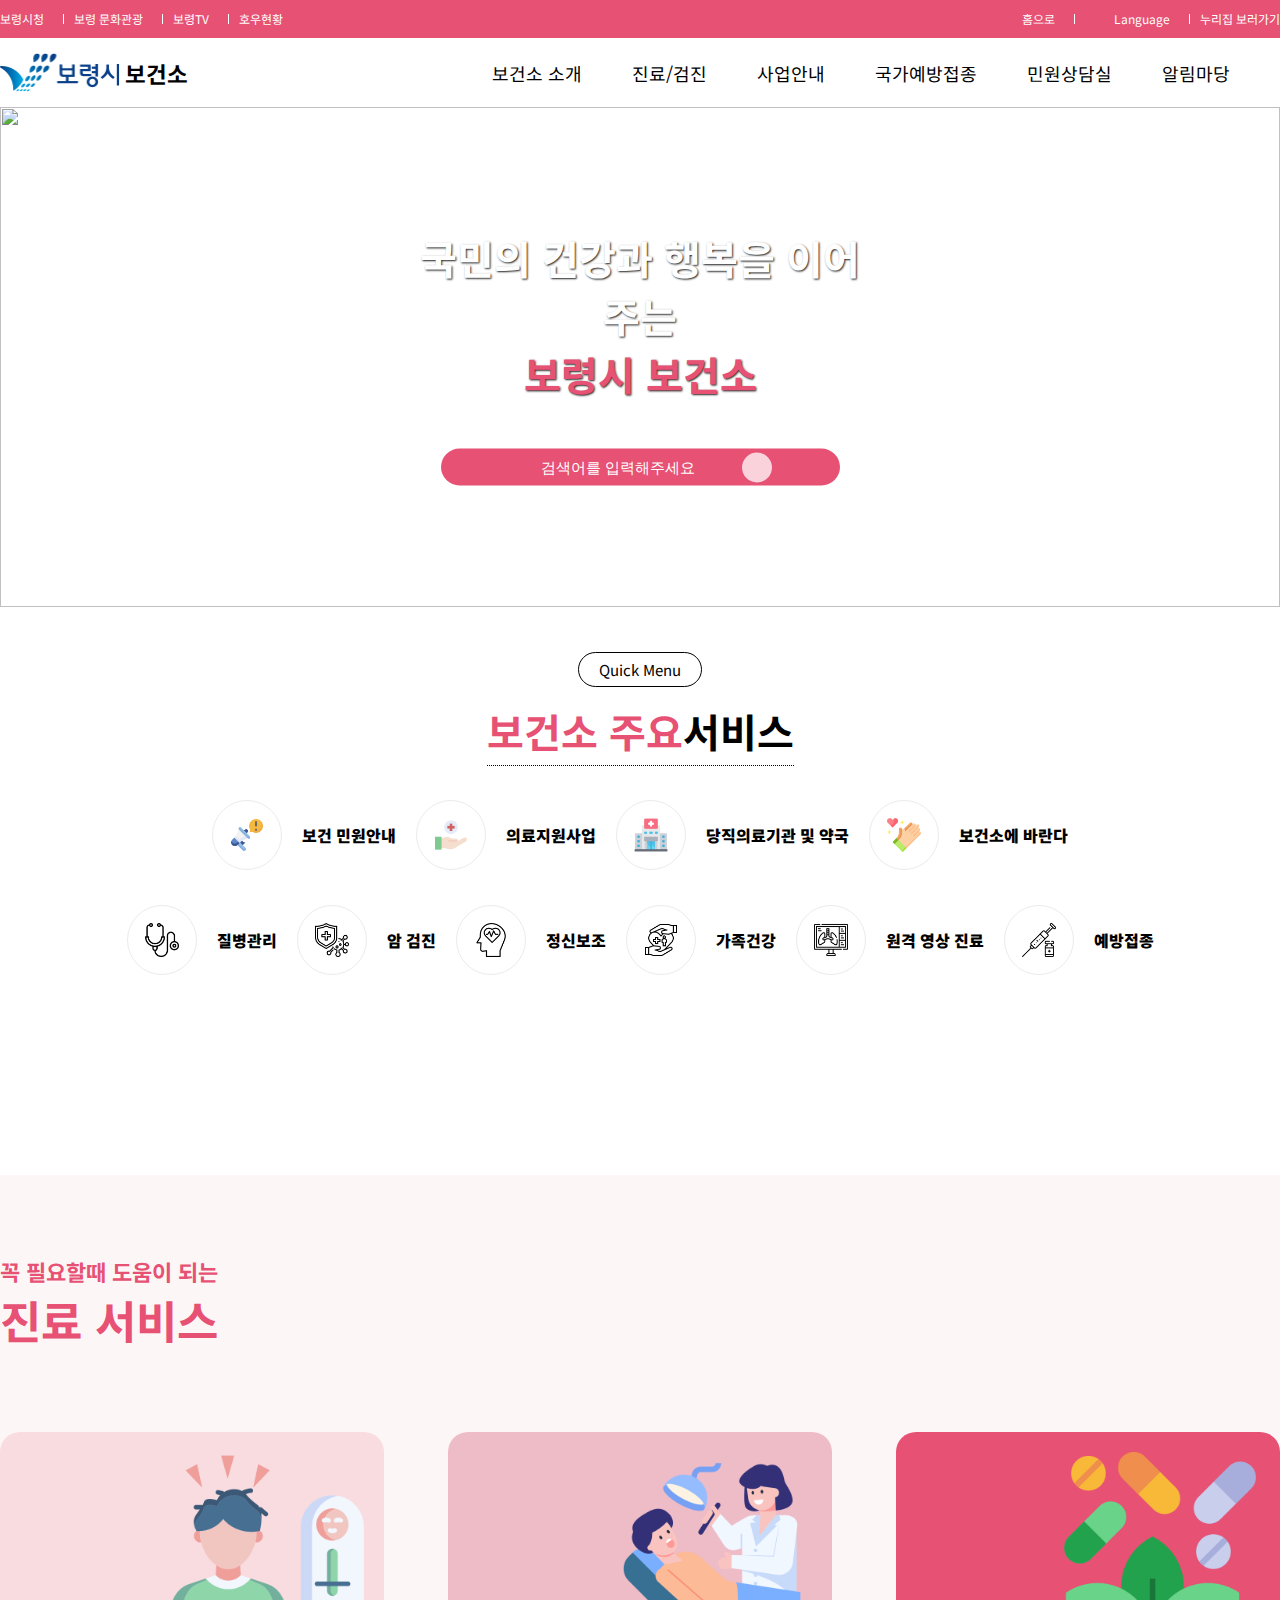
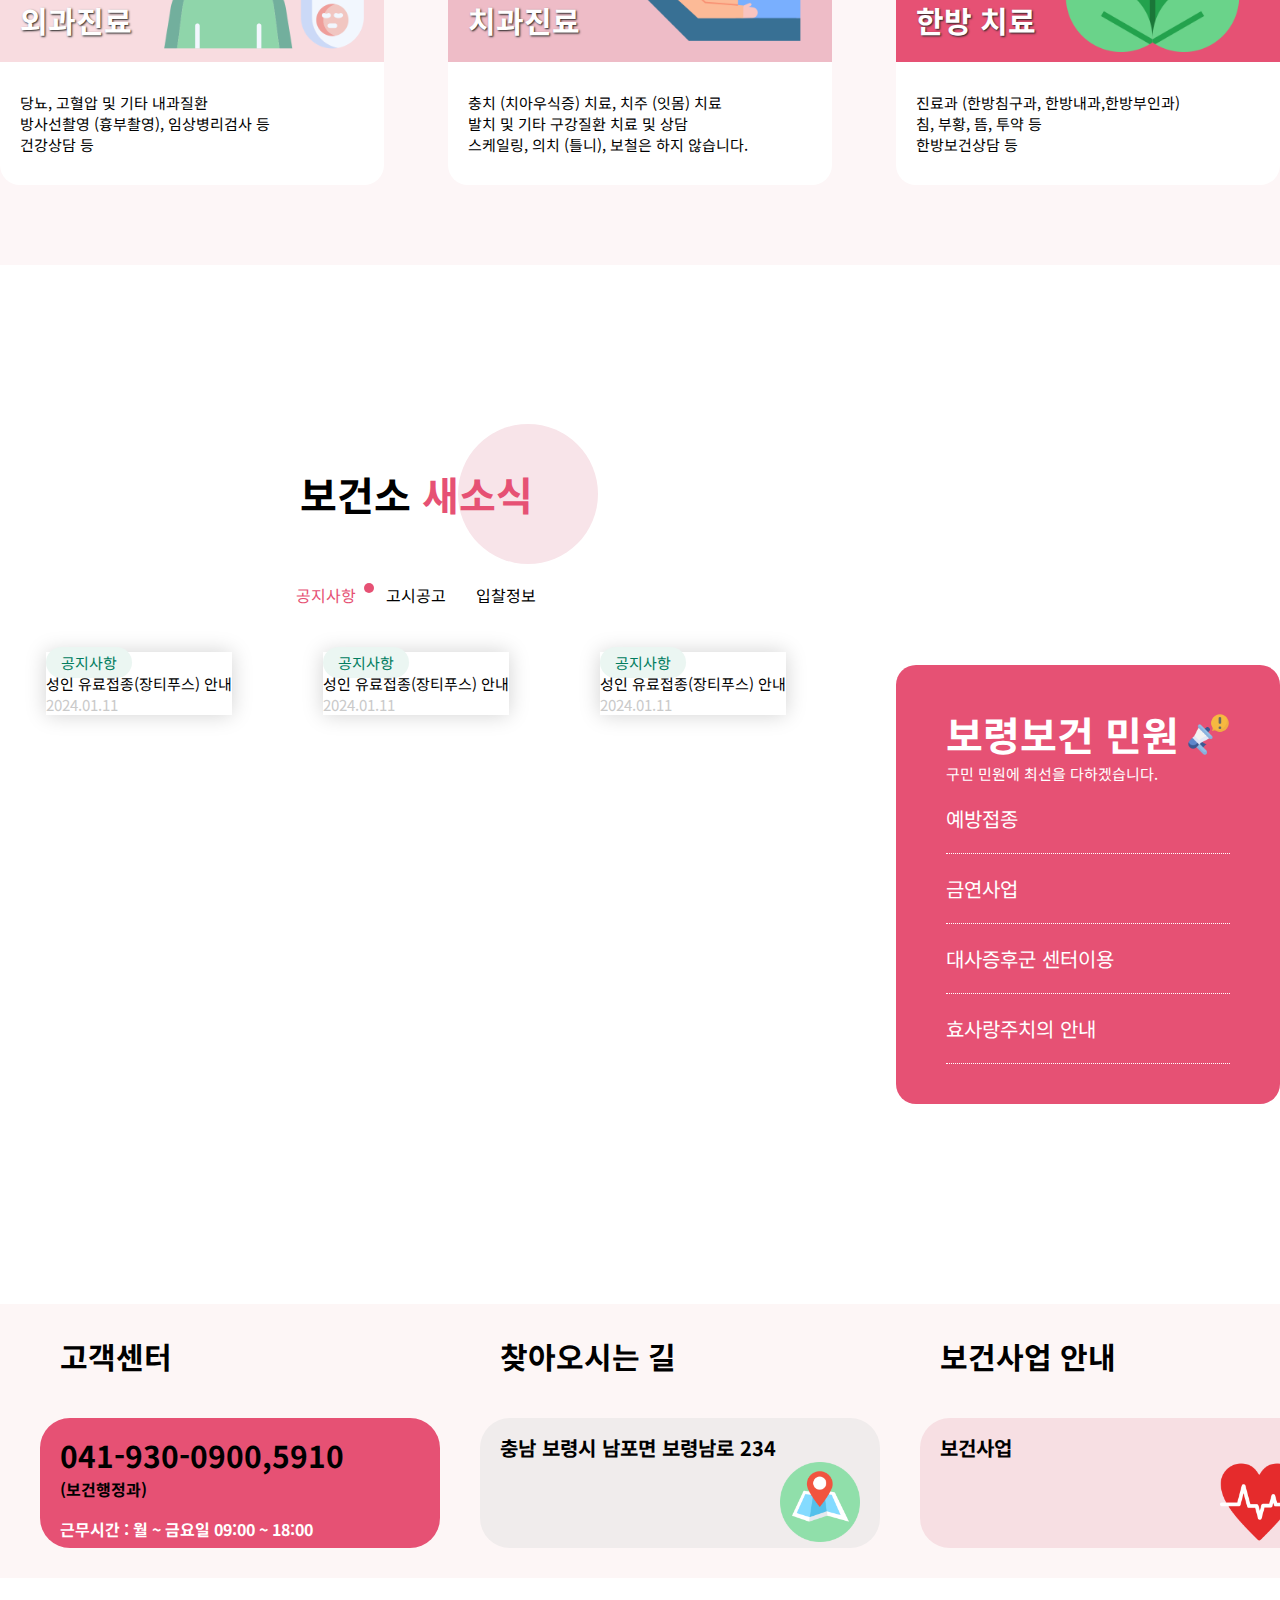
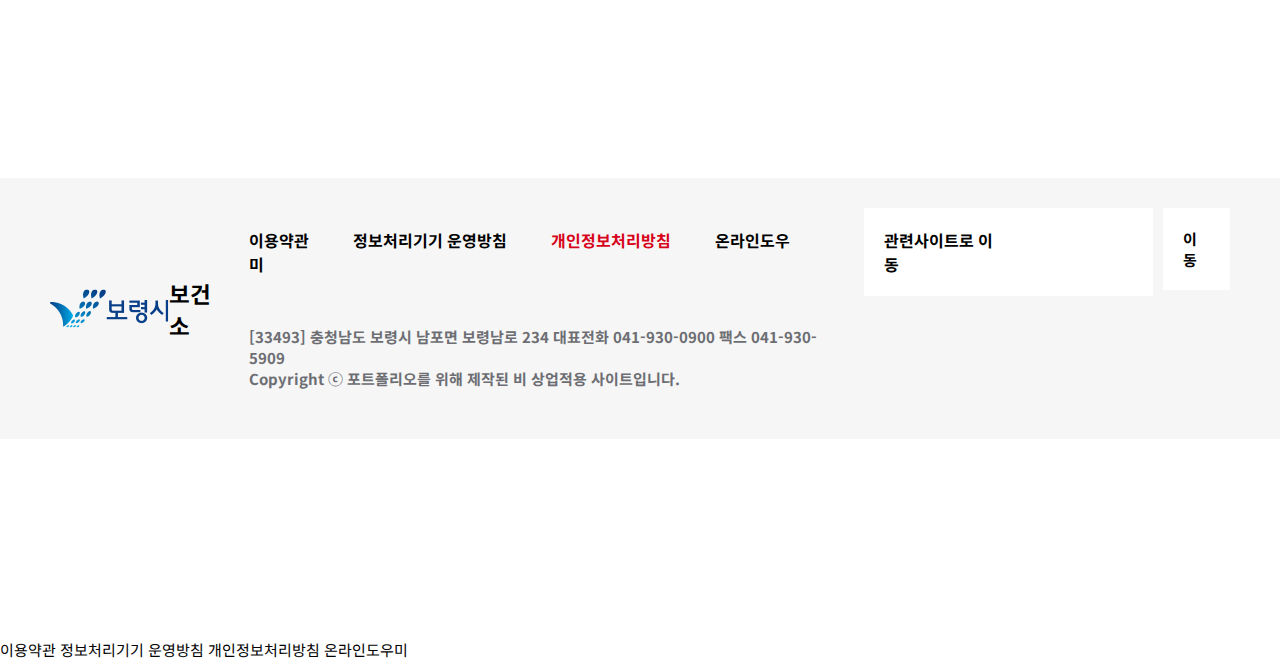
==== commit cf1ca43b: "🎨 mobile version" ====
--- a/step2/index.html
+++ b/step2/index.html
@@ -14,7 +14,8 @@
 </head>
 
 <body>
-    <div class="topWrap">
+   <div class="wrap">
+    <div class="topWrap pc">
         <div class="top-header flex fix-width">
             <div class="left-menu flex">
                 <p>보령시청</p>
@@ -29,7 +30,7 @@
             </div>
         </div>
     </div>
-    <div class="headerWrap">
+    <div class="headerWrap pc">
         <header class="flex fix-width">
             <div class="logo flex">
                 <img src="../images/logo.png" alt="">
@@ -46,6 +47,16 @@
             </ul>
         </header>
     </div>
+    <header class="mobile headerWrap">
+        <div class="flex">
+            <i class="fa-solid fa-bars"></i>
+            <div class="flex">
+                <img src="../images/logo.png" alt="">
+                <h2>보건소</h2>
+            </div>
+            <i class="fa-solid fa-magnifying-glass"></i>
+        </div>
+    </header>
     <div class="visualWrap">
         <img src="../images/happy-family.jpg" alt="">
         <div class="txt-box">
@@ -72,7 +83,7 @@
                     </em>
                 </p>
             </div>
-            <div class="content1-con">
+            <div class="content1-con pc">
                 <div class="content1-con-top flex">
                     <div class="flex">
                         <div class="circle">
@@ -138,14 +149,83 @@
                         <p>예방접종</p>
                     </div>
     
+                </div>
+            </div>
+            <div class="content1-con mobile">
+                <div class="content1-con">
+                    <div class="content1-con-top flex">
+                        <div class="flex">
+                            <div class="circle">
+                                <img src="../images/information.png" alt="">
+                            </div>
+                            <p>보건 민원안내</p>
+                        </div>
+                        <div class="flex">
+                            <div class="circle">
+                                <img src="../images/medical.png" alt="">
+                            </div>
+                            <p>의료지원사업</p>
+                        </div>
+                        <div class="flex">
+                            <div class="circle">
+                                <img src="../images/hospital-building.png" alt="">
+                            </div>
+                            <p>당직의료기관 및 약국</p>
+                        </div>
+                        <div class="flex">
+                            <div class="circle">
+                                <img src="../images/praying.png" alt="">
+                            </div>
+                            <p>보건소에 바란다</p>
+                        </div>
+                        <div class="flex">
+                            <div class="circle">
+                                <img src="../images/health.png" alt="">
+                            </div>
+                            <p>질병관리</p>
+                        </div>
+                        <div class="flex">
+                            <div class="circle">
+                                <img src="../images/heart.png" alt="">
+                            </div>
+                            <p>암 검진</p>
+                        </div>
+                        <div class="flex">
+                            <div class="circle">
+                                <img src="../images/mental.png" alt="">
+                            </div>
+                            <p>정신보조</p>
+                        </div>
+                        <div class="flex">
+                            <div class="circle">
+                                <img src="../images/fammily-care.png" alt="">
+                            </div>
+                            <p>가족건강</p>
+                        </div>
+                        <div class="flex">
+                            <div class="circle">
+                                <img src="../images/x-ray.png" alt="">
+                            </div>
+                            <p>원격 영상 진료</p>
+                        </div>
+                        <div class="flex">
+                            <div class="circle">
+                                <img src="../images/vaccin.png" alt="">
+                            </div>
+                            <p>예방접종</p>
+                        </div>
+                    </div>
                 </div>
             </div>
         </div>
         <div class="content2-wrap con-gap">
             <div class="content2 fix-width">
-                <div class="content2-title">
+                <div class="content2-title pc">
                     <span>꼭 필요할때 도움이 되는 </span>
                     <h2>진료 서비스</h2>
+                </div>
+                <div class="content2-title mobile">
+                    <span>보건소 진료 <span>서비스</span></span>
                 </div>
                 <div class="content2-con flex">
                     <div class="medical-information">
@@ -185,7 +265,7 @@
             </div>
         </div>
         <div class="content3 flex con-gap fix-width">
-            <div class="new-info">
+            <div class="new-info pc">
                 <h2>보건소 <span>새소식</span></h2>
                 <div class="tab-menuWrap">
                     <div class="tab-menu flex">
@@ -216,6 +296,33 @@
                     </div>
                 </div>
             </div>
+            <div class="m-new-info mobile">
+                <div class="tab-menu flex">
+                    <p class="on">공지사항</p>
+                    <p>고시공고</p>
+                    <p>입찰정보</p>
+                    <p class="plus">
+                        <a href="#">
+                            <i class="fa-solid fa-plus"></i>
+                        </a>
+                        
+                    </p>
+                </div>
+                <div class="new-info-content">
+                    <div>
+                        <p class="title">마이코플라스마 폐렴균, 유행에 대비하세요!</p>
+                        <p class="detail">마이코플라스마 폐렴균에 의한 급성 호흡기 감염증으로 연중 발생 가능하지만 4~7년 주기로 유행하고, 주로 늦가을~초봄에 유행합니다.</p>
+                    </div>
+                    <div class="flex">
+                        <span>성인 유료접종(장티푸스) 안내</span>
+                        <span>2024.01.11</span>
+                    </div>
+                    <div class="flex">
+                        <span>성인 유료접종(장티푸스) 안내</span>
+                        <span>2024.01.11</span>
+                    </div>
+                </div>
+            </div>
             <div class="complain con-gap">
                 <div class="complain-title flex">
                     <h2>보령보건 민원</h2>
@@ -230,7 +337,7 @@
                 </ul>
             </div>
         </div>
-        <div class="content4Wrap con-gap">
+        <div class="content4Wrap con-gap pc">
             <div class="content4 flex fix-width">
                 <div>
                     <h2>고객센터</h2>
@@ -264,8 +371,26 @@
                 </div>
             </div>
         </div>
-    </div>
-    <div class="footerWrap">
+        <div class="content4 mobile">
+           <div class="content4-title">
+                <h2>보건소 안내</h2>
+                <span>진료시간</span>
+                <span>월 ~ 금요일 09:00 ~ 18:00 (점심 12:00 ~ 13:00)</span>
+           </div>
+            <div class="content4-info flex">
+                <div>
+                    <a href="#">고객센터 전화번호 안내</a>
+                </div>
+                <div>
+                    <a href="#">찾아 오시는 길</a>
+                </div>
+                <div>
+                    <a href="#">보건사업 안내</a>
+                </div>
+            </div>
+        </div>
+    </div>
+    <div class="footerWrap pc">
         <footer class="con-gap flex">
             <div class="flex footer-logo">
                 <img src="../images/logo.png" alt="">
@@ -297,6 +422,24 @@
             </div>
         </footer>
     </div>
+    <div class="footer-top con-gap">
+        <div class="footer-top-content">
+            <a href="#">이용약관</a>
+            <a href="#">정보처리기기 운영방침</a>
+            <a href="#" class="private">개인정보처리방침</a>
+            <a href="#">온라인도우미</a>
+        </div>
+    </div>
+    <div class="footerWrap mobile">
+        <footer>
+            <div class="footer-down flex">
+                <img src="../images/logo.png" alt="">
+                <p>[33493] 충청남도 보령시 남포면 보령남로 234대표전화 041-930-0900 팩스 041-930-5909<br>
+                Copyright ⓒ 포트폴리오를 위해 제작된 비 상업적용 사이트입니다.</p>
+            </div>
+        </footer>
+    </div>
+   </div>
 </body>
 
 </html>--- a/step2/style.css
+++ b/step2/style.css
@@ -57,6 +57,12 @@
 .con-gap{
     margin-top: 200px;
 }
+.wrap{
+    overflow: hidden;
+}
+.mobile{
+    display: none;
+}
 /* ---------------------Header */
 .topWrap{
     background-color: #E65174;
@@ -121,7 +127,6 @@
 }
 .visualWrap{
     position: relative;
-    /* border: 3px solid red; */
 }
 .visualWrap img{
     object-fit: cover;
@@ -135,7 +140,6 @@
     padding: 200px 100px;
     text-align: center;
     color: #fff;
-    
 }
 .txt-box h2{
     font-size: 40px;
@@ -196,7 +200,6 @@
     font-size: 40px;
     font-weight: 700;
     display: block;
-    
 }
 .contentWrap .content1 .content1-title em{
     font-style: normal;
@@ -244,9 +247,6 @@
     background-color: #FDF6F7;
     padding: 80px 0;
 }
-.content2{
-    /* border: 1px solid red; */
-}
 .content2 .content2-title{
     color: #E65174;
 }
@@ -261,7 +261,6 @@
     font-size: 45px;
 }
 .content2 .content2-con .medical-information{
-    /* border: 1px solid red; */
     position: relative;
     border-radius: 20px;
     overflow: hidden;
@@ -521,7 +520,6 @@
     padding: 20px 150px 20px 20px;
     background-color: #fff;
     color: #000;
-   
 }
 footer .site-move a{
     padding: 20px;
@@ -533,6 +531,9 @@
 
 /* -----------tablet */
 @media (max-width: 1024px){
+    .mobile{
+        display: none;
+    }
     .con-gap{
         margin-top: 150px;
     }
@@ -548,6 +549,7 @@
     }
     header .gnb{
         gap: 0 10px;
+        font-size: 16px;
     }
     .visualWrap img{
         object-fit: cover;
@@ -627,9 +629,213 @@
     .content4Wrap .content4 div:nth-child(3) .content4-detail {
         width: 300px;
     }
+    /* ---------------------footer */
+    footer{
+        flex-wrap: wrap;
+        position: relative;
+    }
+    footer >div{
+        padding-top: 50px;
+    }
+    footer .site-move{
+        position: absolute;
+        transform: translate(0,-20px);
+        right: 0;
+    }
    
 }
 /* -----------mobile */
 @media (max-width: 430px){
-
+    .pc{
+        display: none;
+    }
+    .mobile{
+        display: block;
+    }
+    .con-gap{
+        margin-top: 80px;
+    }
+    /* ---------------------Header */
+    header div{
+        justify-content: center;
+        align-items: center;
+    }
+    header i{
+        font-size: 20px;
+    }
+    .visualWrap img{
+        object-fit: cover;
+        height: 300px;
+    }
+    .txt-box{
+        position: absolute;
+        top: 50%;
+        transform: translate(-50%,-50%);
+        padding: 0;
+        text-align: left;
+        color: #fff;
+    }
+    .txt-box h2{
+        font-size: 20px;
+        text-shadow: 1px 1px 2px #22222280;
+    }
+    /* ---------------------content1 */
+    .contentWrap .content1 .content1-title .quickMenu{
+        font-size: 11px;
+    }
+    .contentWrap .content1 .content1-title p{
+        margin-top: 15px;
+        font-size: 20px;
+        font-weight: 700;
+        display: block;
+    }
+    .contentWrap .content1 .content1-title em{
+        font-style: normal;
+        padding: 5px 0;
+        border-bottom: 1px dotted #000;
+    }
+    .contentWrap .content1 .content1-con{
+        width: 95%;
+        margin: 0 auto;
+    }
+    .contentWrap .content1 .content1-con div{
+        font-size: 15px;
+        gap: 0;
+    }
+    .contentWrap .content1 .content1-con .content1-con-top{
+        margin-bottom: 0;
+        flex-wrap: wrap;
+        gap: 20px 1px;
+    }
+    .contentWrap .content1 .content1-con .content1-con-top > div{
+        width: 48%;
+        gap: 0 10px;
+        justify-content: flex-start;
+    }
+    /* ---------------------content2 */
+    .content2 .content2-title{
+        text-align: center;
+        margin-bottom: 40px;
+        font-size: 20px;
+    }
+    .content2 .content2-title span span{
+        color: #000;
+    }
+    .content2 .content2-con .medical-information{
+        width: 100%;
+    }
+    /* ---------------------content3 */
+    .content3{
+        font-size: 16px;
+    }
+    .content3 .m-new-info .tab-menu{
+        padding: 20px 0;
+    }
+    .content3 .m-new-info p{
+        padding: 5px 10px;
+        border: 1px solid transparent;
+    }
+    .content3 .m-new-info .plus{
+        border: 1px solid #000;
+        border-radius: 50%;
+    }
+    .content3 .m-new-info p.on{
+        color: #E65174;
+        font-weight: 700;
+        position: relative;
+        border: 1px solid #E65174;
+        border-radius: 20px;
+        padding: 5px 10px;
+    }
+    .content3 .m-new-info {
+        border: 1px solid #D9D9D9;
+        padding: 20px 25px;
+    }
+    .content3 .new-info-content div:nth-child(1){
+        border-bottom: 1px dotted #000;
+    }
+    .content3 .new-info-content div p{
+        margin: 0 0 20px 0;
+    } 
+    .content3 .new-info-content div{
+        margin: 0 0 20px 0;
+    }
+    .content3 .new-info-content .title{
+        font-weight: 700;
+    }
+    .content3 .new-info-content .detail{
+        color: #6D6E73;
+    }
+    .content3 .complain{
+        padding: 40px 45px;
+    }
+    /* ---------------------content4 */
+    .content4{
+        border: 1px solid #D9D9D9;
+        width: 90%;
+        margin: 0 auto;
+        padding: 5px 10px;
+        
+    }
+    .content4 div h2{
+        margin-bottom: 0;
+        padding: 0;
+        color: #E65174;
+    }
+    .content4 .content4-title span{
+        font-weight: 300;
+    }
+    .content4-info{
+        margin-top: 30px;
+        flex-wrap: wrap;
+        gap: 30px 0;
+    }
+    .content4-info > div{
+        border: 1px solid #000;
+        width: 175px;
+        height: 30px;
+        text-align: center;
+    }
+    .content4-info div:last-child{
+        margin: 0 auto;
+    }
+   /* ---------------------footer */
+   .footer-top{
+       /* border: 1px solid red; */
+       background-color: #6B6C7B;
+       color: #fff;
+       padding: 15px 30px;
+       text-align: center;
+   }
+   .footer-top-content{
+        font-size: 12px;
+   }
+   .footer-top-content a{
+    margin-right: 10px;
+   }
+   .footer-top a:last-child{
+    margin: 0;
+   }
+   .footer-top-content .private{
+    color: #ff0320;
+   }
+    .footerWrap{
+        width: 90%;
+        margin: 0 auto;
+    }
+    footer{
+        padding: 0;
+    }
+    footer img{
+        width: 80px;
+    }
+    footer > div{
+        padding: 50px 0;
+        background-color: #fff;
+    }
+    .footer-down {
+        font-size: 12px;
+        align-items: center;
+        gap: 0 30px;
+    }
 }